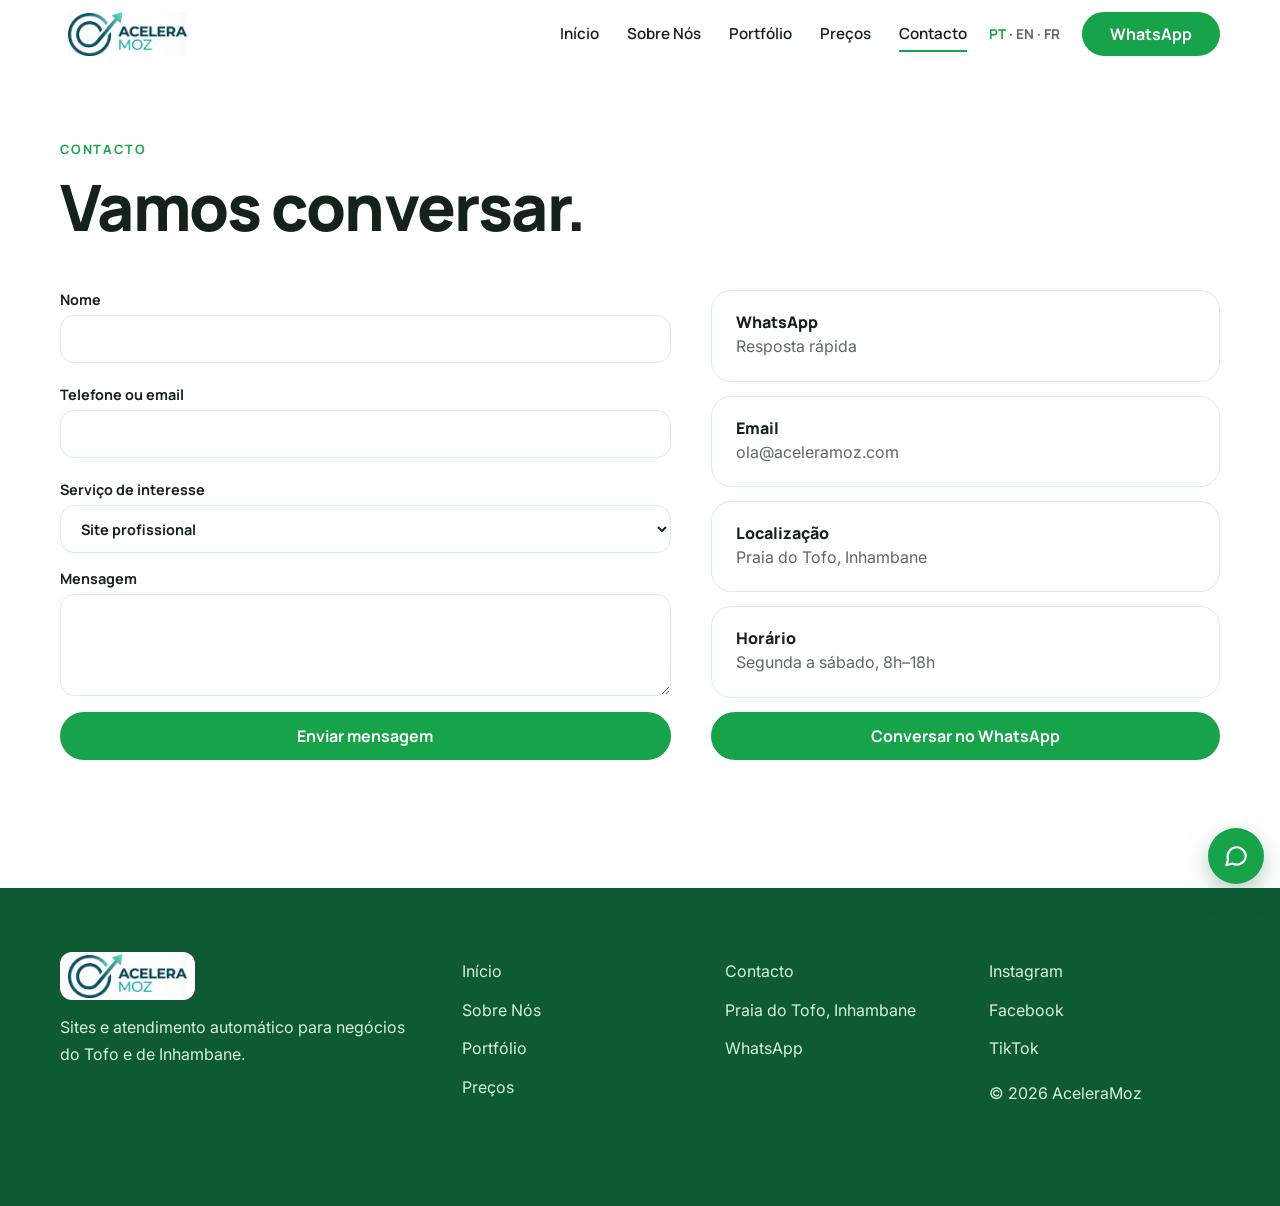
==== contacto.html @ 52afa76a "initial commit: aprojecto acelera moz" ====
<meta charset="utf-8">
<meta name="viewport" content="width=device-width, initial-scale=1, viewport-fit=cover">
<title>Contacto · AceleraMoz</title>
<meta name="description" content="Sites profissionais e atendimento automático no WhatsApp para negócios de Tofo, Barra, Miramar e Inhambane.">
<meta property="og:title" content="AceleraMoz"><meta property="og:description" content="Poupe tempo. Automatize o seu negócio.">
<link rel="icon" href="assets/icon.webp">
<link rel="stylesheet" href="https://fonts.googleapis.com/css2?family=Inter:wght@400;500&family=Manrope:wght@700;800&display=swap">
<script type="application/ld+json">{"@context":"https://schema.org","@type":"LocalBusiness","name":"AceleraMoz","address":{"@type":"PostalAddress","addressLocality":"Praia do Tofo","addressRegion":"Inhambane","addressCountry":"MZ"}}</script>
<link rel="stylesheet" href="assets/style.css"></head><body>
<header id="hd"><div class="w nav"><a class="logo" href="index.html" aria-label="AceleraMoz"><img src="assets/logo.png" alt="AceleraMoz"></a>
<div class="dh"><nav class="d" aria-label="Principal"><a href="index.html">Início</a><a href="sobre.html">Sobre Nós</a><a href="portfolio.html">Portfólio</a><a href="precos.html">Preços</a><a class="on" href="contacto.html">Contacto</a></nav>
<div class="lang"><b>PT</b>&nbsp;·&nbsp;EN&nbsp;·&nbsp;FR</div><a class="btn wl" href="#" target="_blank" rel="noopener">WhatsApp</a></div>
<button class="bm" id="bm" aria-label="Abrir menu" aria-expanded="false"><svg width="28" height="28" viewBox="0 0 24 24" fill="none" stroke="currentColor" stroke-width="2" stroke-linecap="round"><path d="M4 7h16M4 12h16M4 17h16"/></svg></button></div></header><div id="mp" aria-hidden="true"><button class="bm" id="bx" aria-label="Fechar menu" style="align-self:flex-end"><svg width="28" height="28" viewBox="0 0 24 24" fill="none" stroke="currentColor" stroke-width="2" stroke-linecap="round"><path d="M5 5l14 14M19 5L5 19"/></svg></button>
<a class="l" href="index.html">Início</a><a class="l" href="sobre.html">Sobre Nós</a><a class="l" href="portfolio.html">Portfólio</a><a class="l" href="precos.html">Preços</a><a class="l on" href="contacto.html">Contacto</a>
<p class="lang" style="display:block;margin:18px 0"><b>PT</b> · EN · FR</p><a class="btn wl" href="#" target="_blank" rel="noopener">WhatsApp</a></div>
<main><section id="contacto" style="padding-top:140px"><div class="w"><span class="eyebrow">Contacto</span><h1 class="rv" style="font-size:clamp(2.2rem,6vw,4rem)">Vamos conversar.</h1>
<div class="ct"><div><form id="f" novalidate><label>Nome<input name="n" autocomplete="name"><span class="er"></span></label><label>Telefone ou email<input name="c" autocomplete="tel"><span class="er"></span></label>
<label>Serviço de interesse<select name="s"><option>Site profissional</option><option>Automação WhatsApp com IA</option><option>Agente de prospecção</option><option>Outro</option></select></label><label>Mensagem<textarea name="m" rows="4"></textarea></label><button class="btn" type="submit">Enviar mensagem</button><div class="ok" id="ok" role="status">Obrigado! Recebemos a sua mensagem e respondemos em breve.</div></form></div>
<div class="cd"><div><b>WhatsApp</b><span>Resposta rápida</span></div><div><b>Email</b><span>ola@aceleramoz.com</span></div><div><b>Localização</b><span>Praia do Tofo, Inhambane</span></div><div><b>Horário</b><span>Segunda a sábado, 8h–18h</span></div><a class="btn wl" href="#" target="_blank" rel="noopener">Conversar no WhatsApp</a></div></div></div></section></main><footer><div class="w"><div><a class="logo" href="index.html"><img src="assets/logo.png" alt="AceleraMoz"></a><p style="margin-top:14px;max-width:36ch">Sites e atendimento automático para negócios do Tofo e de Inhambane.</p></div>
<div><a href="index.html">Início</a><a href="sobre.html">Sobre Nós</a><a href="portfolio.html">Portfólio</a><a href="precos.html">Preços</a></div><div><a class="on" href="contacto.html">Contacto</a><a class="on" href="contacto.html">Praia do Tofo, Inhambane</a><a class="wl" href="#">WhatsApp</a></div><div><a href="#">Instagram</a><a href="#">Facebook</a><a href="#">TikTok</a><p style="margin-top:12px">© 2026 AceleraMoz</p></div></div></footer>
<a class="wa wl" href="#" target="_blank" rel="noopener" aria-label="WhatsApp"><svg width="26" height="26" viewBox="0 0 24 24" fill="none" stroke="currentColor" stroke-width="2" stroke-linecap="round" stroke-linejoin="round"><path d="M21 11.5a8.4 8.4 0 0 1-12.4 7.4L3 20.5l1.7-5.4A8.4 8.4 0 1 1 21 11.5z"/></svg></a>
<script src="assets/app.js"></script></body></html>
---- assets/style.css ----
:root{--bg:#fff;--bg2:#F6FAF7;--bg3:#EAF4EE;--g:#17A34A;--gd:#0E5A33;--mint:#D7F0E0;--tx:#14231A;--tx2:#5B6B61;--card:#fff;--line:#D7F0E0;--sh:0 20px 50px -24px rgba(14,90,51,.25);color-scheme:light}
@media (prefers-color-scheme:dark){:root:not([data-theme="light"]){--bg:#0C1710;--bg2:#101E15;--bg3:#14271B;--tx:#EAF4EE;--tx2:#A5B8AB;--card:#14231A;--line:#1F3A2A;--mint:#1F3A2A;color-scheme:dark}}
:root[data-theme="dark"]{--bg:#0C1710;--bg2:#101E15;--bg3:#14271B;--tx:#EAF4EE;--tx2:#A5B8AB;--card:#14231A;--line:#1F3A2A;--mint:#1F3A2A;color-scheme:dark}
*{box-sizing:border-box;margin:0}html{scroll-behavior:smooth;height:100%;scroll-padding-top:calc(76px + env(safe-area-inset-top,0px))}
body{font:400 1rem/1.65 Inter,system-ui,sans-serif;color:var(--tx);background:var(--bg);overflow-x:hidden;min-height:100%}
:root{padding-top:env(safe-area-inset-top,0px);padding-bottom:env(safe-area-inset-bottom,0px)}
h1,h2,h3{font-family:Manrope,Inter,sans-serif;font-weight:800;letter-spacing:-.025em;line-height:1.1}
h2{font-size:clamp(1.9rem,4.5vw,3.2rem)}h3{font-size:1.25rem}
img{max-width:100%;display:block}a{color:inherit}
.w{max-width:1200px;margin:auto;padding:0 20px}
section{padding:72px 0}@media(min-width:900px){section{padding:128px 0}}
.alt{background:var(--bg2)}.eyebrow{display:inline-block;font:700 .8rem Manrope;letter-spacing:.14em;text-transform:uppercase;color:var(--g);margin-bottom:14px}
.lead{color:var(--tx2);max-width:56ch;margin-top:16px;font-size:1.06rem}
.btn{display:inline-flex;align-items:center;justify-content:center;min-height:48px;padding:0 26px;border-radius:999px;font:700 1rem Manrope;text-decoration:none;border:2px solid var(--g);background:var(--g);color:#fff;cursor:pointer;transition:all .25s}
.btn:hover{background:var(--gd);border-color:var(--gd);transform:translateY(-2px);box-shadow:var(--sh)}
.btn.o{background:#fff;color:var(--gd)}.btn.o:hover{background:var(--mint);color:var(--gd)}
:focus-visible{outline:3px solid var(--g);outline-offset:3px}
header{position:fixed;inset:env(safe-area-inset-top,0px) 0 auto;z-index:50;background:color-mix(in srgb,var(--bg) 82%,transparent);backdrop-filter:blur(14px);transition:box-shadow .25s}
header.s{box-shadow:0 8px 30px -18px rgba(14,90,51,.4)}
body::before{content:"";position:fixed;inset:0 0 auto;height:env(safe-area-inset-top,0px);z-index:49;background:color-mix(in srgb,var(--bg) 82%,transparent);backdrop-filter:blur(14px)}
.nav{display:flex;align-items:center;justify-content:space-between;height:68px}
.logo{background:#fff;border-radius:12px;padding:2px 8px}.logo img{height:44px;width:auto}
nav.d{display:none;gap:28px}nav.d a{text-decoration:none;font:600 .95rem Manrope;padding:6px 0;border-bottom:2px solid transparent}
nav.d a:hover,nav.d a.on{border-color:var(--g)}
.lang{font:700 .85rem Manrope;color:var(--tx2);display:none}.lang b{color:var(--g)}
.bm{width:48px;height:48px;border:0;background:none;color:var(--tx);cursor:pointer}
@media(min-width:960px){nav.d,.lang{display:flex}.bm{display:none}}
.dh .btn{display:none}@media(min-width:960px){.dh .btn{display:inline-flex;min-height:44px}}
.dh{display:flex;align-items:center;gap:22px}
#mp{position:fixed;inset:0;z-index:60;background:var(--bg);padding:calc(20px + env(safe-area-inset-top,0px)) 20px 24px;display:flex;flex-direction:column;transform:translateY(-100%);transition:transform .35s;visibility:hidden}
#mp.o{transform:none;visibility:visible}#mp a.l{font:800 1.8rem Manrope;text-decoration:none;min-height:56px;display:flex;align-items:center;border-bottom:1px solid var(--line)}
#mp .btn{margin-top:auto;width:100%}
/* hero */
.hero{position:relative;height:100svh;min-height:560px;overflow:hidden;background:var(--bg2)}
.sl{position:absolute;inset:0;opacity:0;transition:opacity 1.2s ease;visibility:hidden}.sl.a{opacity:1;visibility:visible;z-index:1}
.sl img{position:absolute;inset:0;width:100%;height:100%;object-fit:cover;object-position:var(--pm);transform:scale(1)}
.sl.a img{animation:kb 11.5s ease-out forwards}@keyframes kb{to{transform:scale(1.08)}}
.sl::after{content:"";position:absolute;inset:0;background:linear-gradient(0deg,rgba(255,255,255,.97) 0,rgba(255,255,255,.9) 48%,rgba(246,250,247,.2) 100%)}
.sc{position:absolute;z-index:2;left:0;right:0;bottom:0;padding:0 20px 96px;max-width:1200px;margin:auto;color:#14231A}
.sc h1{font-size:clamp(2rem,7.5vw,4.4rem);max-width:15ch;margin:10px 0 14px}.sc p{color:#33463A;font-size:1.1rem;max-width:40ch}
.tag{display:inline-block;background:var(--mint);color:#0E5A33;font:700 .78rem Manrope;letter-spacing:.12em;text-transform:uppercase;padding:6px 14px;border-radius:999px}
.bt{display:flex;flex-direction:column;gap:12px;margin-top:26px}
@media(min-width:640px){.bt{flex-direction:row}}
@media(min-width:700px){.sl img{object-position:var(--pd)}.sl::after{background:linear-gradient(90deg,rgba(255,255,255,.96) 0,rgba(255,255,255,.82) 42%,rgba(255,255,255,0) 78%)}.sc{top:0;display:flex;flex-direction:column;justify-content:center;padding:80px 20px 40px}}
.ar{position:absolute;z-index:3;top:50%;width:48px;height:48px;border-radius:50%;border:0;background:rgba(255,255,255,.9);color:#0E5A33;cursor:pointer;display:none;box-shadow:var(--sh)}
@media(min-width:960px){.ar{display:block}}.ar.p{left:20px}.ar.n{right:20px}
.dots{position:absolute;z-index:3;left:20px;right:20px;bottom:36px;max-width:1200px;margin:auto;display:flex;gap:8px}
.dots button{flex:1;max-width:84px;height:28px;border:0;background:none;cursor:pointer;position:relative}
.dots button::before,.dots i{content:"";position:absolute;left:0;right:0;top:12px;height:4px;border-radius:4px;background:rgba(14,90,51,.2)}
.dots i{background:var(--g);right:100%;transition:none}.dots .a i{right:0;transition:right 10s linear}
.loc{background:var(--gd);color:#D7F0E0;text-align:center;font:700 .9rem Manrope;letter-spacing:.14em;text-transform:uppercase;padding:14px 20px}
/* sections */
.ind{display:grid;grid-template-columns:1fr 1fr;gap:0}.ind div{padding:26px 8px;border-left:1px solid var(--line);font:800 1.05rem Manrope}.ind span{display:block;font:400 .9rem Inter;color:var(--tx2)}
@media(min-width:800px){.ind{grid-template-columns:repeat(4,1fr)}.ind div{padding:34px 24px;font-size:1.3rem}}
.prob{display:grid;gap:36px;margin-top:48px}.prob article{border-top:2px solid var(--mint);padding-top:20px}.prob b{font:800 3rem Manrope;color:var(--mint)}
@media(min-width:900px){.prob{grid-template-columns:1.2fr 1fr 1.2fr;gap:56px}.prob article:nth-child(2){margin-top:56px}}
.sol{display:grid;gap:20px;margin-top:48px}.sol article{background:var(--card);border-radius:24px;padding:32px;box-shadow:var(--sh);transition:transform .25s}.sol article:hover{transform:translateY(-4px)}
.sol article:first-child{background:var(--gd);color:#fff}.sol article:first-child p{color:#D7F0E0}.sol p{color:var(--tx2);margin-top:10px}
.ic{width:48px;height:48px;border-radius:16px;background:var(--mint);display:grid;place-items:center;margin-bottom:22px;color:var(--gd)}
@media(min-width:900px){.sol{grid-template-columns:1.4fr 1fr;grid-template-rows:auto auto}.sol article:first-child{grid-row:span 2;padding:48px}.sol article:last-child{margin-left:40px}}
.steps{display:grid;gap:0;margin-top:48px;position:relative}.steps div{padding:0 0 36px 76px;position:relative}
.steps b{position:absolute;left:0;top:-8px;font:800 3.4rem Manrope;color:var(--mint);line-height:1}.steps p{color:var(--tx2)}
.steps::before{content:"";position:absolute;left:24px;top:0;bottom:0;width:2px;background:linear-gradient(var(--g),var(--g)) no-repeat;background-size:100% var(--p,0%);background-color:var(--mint)}
@media(min-width:900px){.steps{grid-template-columns:repeat(4,1fr);gap:28px}.steps div{padding:60px 0 0}.steps b{top:0;font-size:4.2rem}.steps::before{left:0;right:0;top:44px;bottom:auto;height:2px;width:auto;background-size:var(--p,0%) 100%}}
.pf{display:grid;gap:24px;margin-top:48px}@media(min-width:700px){.pf{grid-template-columns:1fr 1fr}}@media(min-width:1000px){.pf{grid-template-columns:repeat(3,1fr)}}
.pc{background:var(--card);border-radius:24px;overflow:hidden;box-shadow:var(--sh);transition:transform .25s}.pc:hover{transform:translateY(-4px)}
.mk{aspect-ratio:4/3;background:linear-gradient(135deg,var(--bg3),var(--mint));display:grid;place-items:center;position:relative}
.br{width:78%;border-radius:10px;background:#fff;box-shadow:0 14px 34px -14px rgba(14,90,51,.45);overflow:hidden}.br i{display:block;height:14px;background:var(--bg3)}
.br u{display:block;height:78px;margin:10px;border-radius:8px;background:var(--g);opacity:.85}.br s{display:block;height:6px;margin:6px 10px;border-radius:4px;background:var(--mint)}
.ph{position:absolute;right:9%;bottom:-8%;width:24%;aspect-ratio:9/17;border-radius:14px;background:#14231A;border:3px solid #14231A;overflow:hidden}.ph::after{content:"";position:absolute;inset:0;background:linear-gradient(var(--g) 0 30%,#fff 30%)}
.pb{padding:22px 24px 26px}.pb small{color:var(--g);font:700 .78rem Manrope;letter-spacing:.1em;text-transform:uppercase}.pb p{color:var(--tx2);margin:6px 0 14px}
.pb a{font:700 .95rem Manrope;color:var(--gd);text-decoration:none;border-bottom:2px solid var(--g);min-height:44px;display:inline-block;padding-top:8px}
.pr{display:grid;gap:20px;margin-top:48px}@media(min-width:900px){.pr{grid-template-columns:repeat(3,1fr);align-items:center}}
.pk{background:var(--card);border:1px solid var(--line);border-radius:24px;padding:32px;display:flex;flex-direction:column;gap:14px}
.pk.rec{background:var(--gd);color:#fff;box-shadow:var(--sh);border:0}@media(min-width:900px){.pk.rec{padding:48px 32px}}
.pk .pp{font:800 1.5rem Manrope}.pk ul{list-style:none;padding:0;display:grid;gap:10px;flex:1}.pk li{padding-left:28px;position:relative}
.pk li::before{content:"";position:absolute;left:0;top:.4em;width:14px;height:8px;border:solid var(--g);border-width:0 0 3px 3px;transform:rotate(-45deg)}.rec li::before{border-color:#7BE0A1}
.pk .btn{width:100%}.rec .btn{background:#fff;color:var(--gd);border-color:#fff}.rb{align-self:flex-start;background:var(--g);font:700 .75rem Manrope;letter-spacing:.1em;text-transform:uppercase;padding:5px 12px;border-radius:999px}
.cta{background:var(--gd);color:#fff;text-align:center}.cta p{color:#D7F0E0;margin:16px auto 30px;max-width:48ch}.cta .btn{background:#fff;color:var(--gd);border-color:#fff}
.ct{display:grid;gap:40px;margin-top:48px}@media(min-width:900px){.ct{grid-template-columns:1.2fr 1fr}}
form{display:grid;gap:16px}label{font:700 .9rem Manrope;display:grid;gap:6px}
input,select,textarea{font:inherit;min-height:48px;padding:12px 16px;border-radius:14px;border:1.5px solid var(--line);background:var(--card);color:var(--tx);width:100%}
input:focus,select:focus,textarea:focus{outline:3px solid var(--mint);border-color:var(--g)}.er{color:#B42318;font-size:.88rem;font-weight:500;min-height:0}
.ok{background:var(--mint);color:#0E5A33;padding:20px;border-radius:16px;font-weight:600;display:none}
.cd{display:grid;gap:14px}.cd div{background:var(--card);border:1px solid var(--line);border-radius:20px;padding:20px 24px}.cd b{font:800 1rem Manrope;display:block}.cd span{color:var(--tx2)}
footer{background:var(--gd);color:#D7F0E0;padding:64px 0 100px}footer .w{display:grid;gap:32px}footer a{display:block;text-decoration:none;padding:6px 0}footer .logo{display:inline-block}
@media(min-width:800px){footer .w{grid-template-columns:1.6fr 1fr 1fr 1fr}}
.wa{position:fixed;z-index:40;right:16px;bottom:calc(16px + env(safe-area-inset-bottom,0px));width:56px;height:56px;border-radius:50%;background:var(--g);color:#fff;display:grid;place-items:center;box-shadow:0 10px 30px -8px rgba(14,90,51,.6);transition:transform .25s}.wa:hover{transform:scale(1.08)}
.rv{opacity:0;transform:translateY(16px);transition:opacity .6s,transform .6s}.rv.in{opacity:1;transform:none}
@media(prefers-reduced-motion:reduce){*{animation:none!important;transition:none!important}.rv{opacity:1;transform:none}html{scroll-behavior:auto}}

.pgh{padding:140px 0 56px;background:var(--bg2)}@media(min-width:900px){.pgh{padding:176px 0 88px}}.pgh h1{font-size:clamp(2.2rem,6vw,4rem);max-width:18ch}
#mp a.l.on{border-bottom-color:var(--g)}
.flt{display:flex;flex-wrap:wrap;gap:10px;margin-top:32px}.flt button{min-height:44px;padding:0 20px;border-radius:999px;border:1.5px solid var(--line);background:var(--card);color:var(--tx);font:700 .9rem Manrope;cursor:pointer;transition:all .25s}.flt button.a{background:var(--g);color:#fff;border-color:var(--g)}
.bk{display:grid;gap:24px;padding:40px 0;border-top:1px solid var(--line);align-items:center}.bi{aspect-ratio:4/3;border-radius:24px;overflow:hidden;box-shadow:var(--sh)}.bi img{width:100%;height:100%;object-fit:cover}
@media(min-width:900px){.bk{grid-template-columns:1fr 1fr;gap:72px}.bk:nth-child(even) .bi{order:2}}
.ck{list-style:none;padding:0;display:grid;gap:8px;margin-top:16px}.ck li{padding-left:28px;position:relative}.ck li::before{content:"";position:absolute;left:0;top:.4em;width:14px;height:8px;border:solid var(--g);border-width:0 0 3px 3px;transform:rotate(-45deg)}
.two{display:grid;gap:32px;margin-top:40px}@media(min-width:900px){.two{grid-template-columns:repeat(3,1fr);gap:48px}}.two div{border-top:2px solid var(--mint);padding-top:18px}.two p{color:var(--tx2);margin-top:8px}
details{border-bottom:1px solid var(--line);padding:6px 0}summary{font:700 1.05rem Manrope;cursor:pointer;min-height:48px;display:flex;align-items:center}details p{color:var(--tx2);padding-bottom:16px;max-width:64ch}
.tb{overflow-x:auto;margin-top:40px}table{width:100%;border-collapse:collapse;min-width:520px}th,td{padding:14px 12px;border-bottom:1px solid var(--line);text-align:left}th{font:800 1rem Manrope}td+td,th+th{text-align:center}
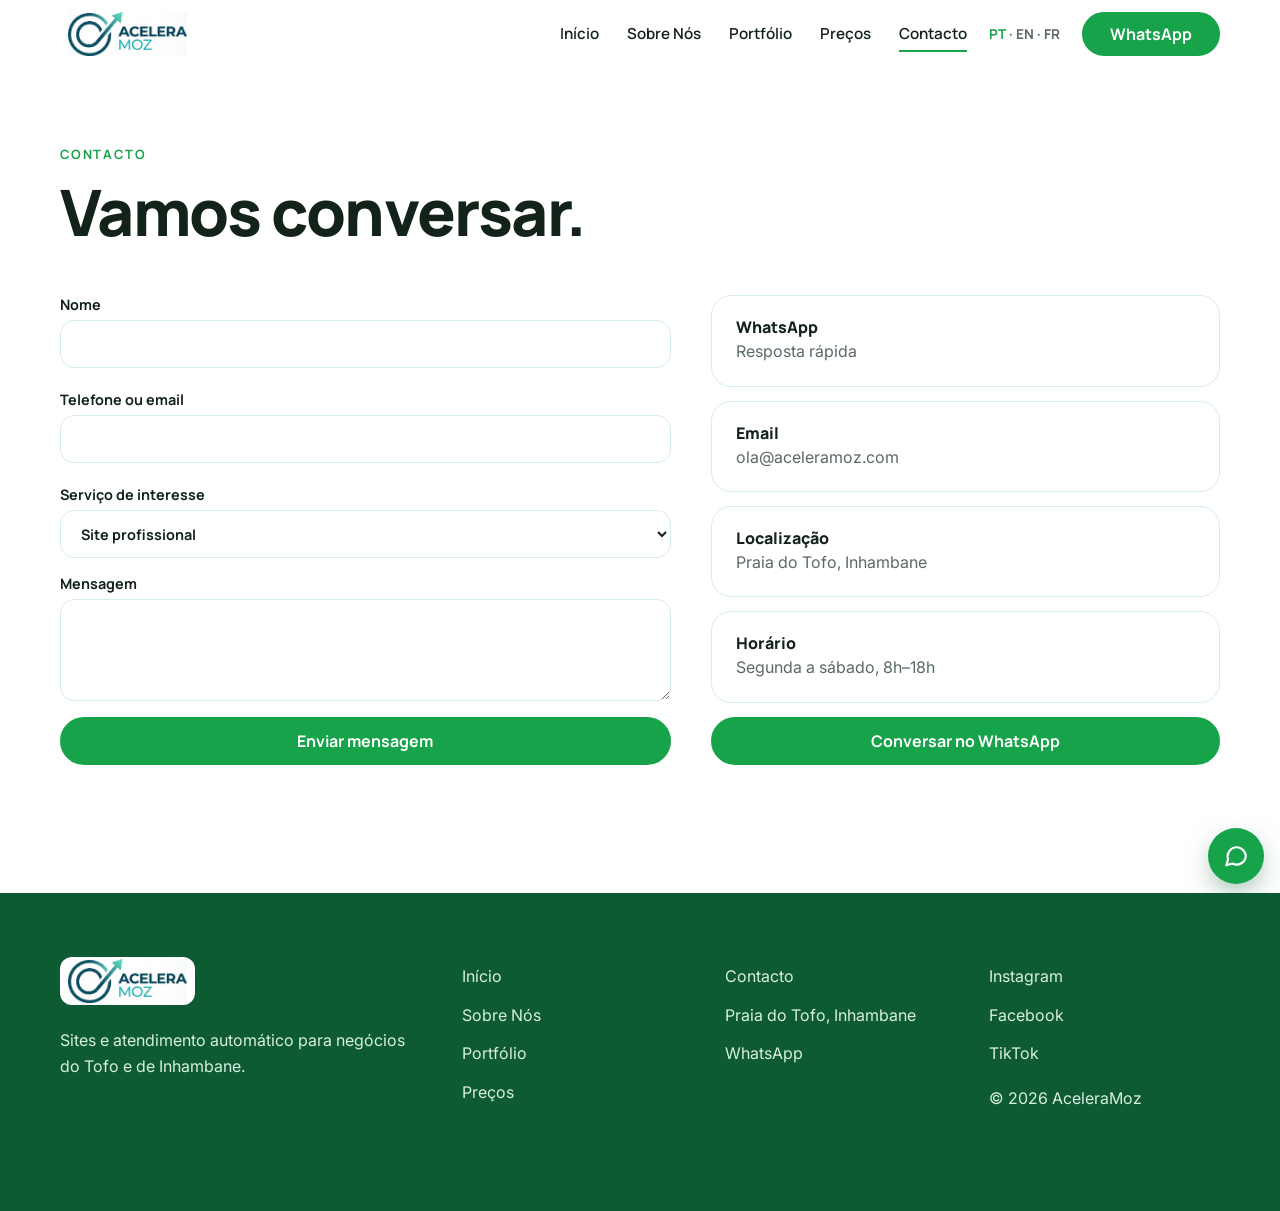
==== commit cdd384e3: "Atualização do codigo" ====
--- a/contacto.html
+++ b/contacto.html
@@ -1,22 +1,212 @@
-<meta charset="utf-8">
-<meta name="viewport" content="width=device-width, initial-scale=1, viewport-fit=cover">
-<title>Contacto · AceleraMoz</title>
-<meta name="description" content="Sites profissionais e atendimento automático no WhatsApp para negócios de Tofo, Barra, Miramar e Inhambane.">
-<meta property="og:title" content="AceleraMoz"><meta property="og:description" content="Poupe tempo. Automatize o seu negócio.">
-<link rel="icon" href="assets/icon.webp">
-<link rel="stylesheet" href="https://fonts.googleapis.com/css2?family=Inter:wght@400;500&family=Manrope:wght@700;800&display=swap">
-<script type="application/ld+json">{"@context":"https://schema.org","@type":"LocalBusiness","name":"AceleraMoz","address":{"@type":"PostalAddress","addressLocality":"Praia do Tofo","addressRegion":"Inhambane","addressCountry":"MZ"}}</script>
-<link rel="stylesheet" href="assets/style.css"></head><body>
-<header id="hd"><div class="w nav"><a class="logo" href="index.html" aria-label="AceleraMoz"><img src="assets/logo.png" alt="AceleraMoz"></a>
-<div class="dh"><nav class="d" aria-label="Principal"><a href="index.html">Início</a><a href="sobre.html">Sobre Nós</a><a href="portfolio.html">Portfólio</a><a href="precos.html">Preços</a><a class="on" href="contacto.html">Contacto</a></nav>
-<div class="lang"><b>PT</b>&nbsp;·&nbsp;EN&nbsp;·&nbsp;FR</div><a class="btn wl" href="#" target="_blank" rel="noopener">WhatsApp</a></div>
-<button class="bm" id="bm" aria-label="Abrir menu" aria-expanded="false"><svg width="28" height="28" viewBox="0 0 24 24" fill="none" stroke="currentColor" stroke-width="2" stroke-linecap="round"><path d="M4 7h16M4 12h16M4 17h16"/></svg></button></div></header><div id="mp" aria-hidden="true"><button class="bm" id="bx" aria-label="Fechar menu" style="align-self:flex-end"><svg width="28" height="28" viewBox="0 0 24 24" fill="none" stroke="currentColor" stroke-width="2" stroke-linecap="round"><path d="M5 5l14 14M19 5L5 19"/></svg></button>
-<a class="l" href="index.html">Início</a><a class="l" href="sobre.html">Sobre Nós</a><a class="l" href="portfolio.html">Portfólio</a><a class="l" href="precos.html">Preços</a><a class="l on" href="contacto.html">Contacto</a>
-<p class="lang" style="display:block;margin:18px 0"><b>PT</b> · EN · FR</p><a class="btn wl" href="#" target="_blank" rel="noopener">WhatsApp</a></div>
-<main><section id="contacto" style="padding-top:140px"><div class="w"><span class="eyebrow">Contacto</span><h1 class="rv" style="font-size:clamp(2.2rem,6vw,4rem)">Vamos conversar.</h1>
-<div class="ct"><div><form id="f" novalidate><label>Nome<input name="n" autocomplete="name"><span class="er"></span></label><label>Telefone ou email<input name="c" autocomplete="tel"><span class="er"></span></label>
-<label>Serviço de interesse<select name="s"><option>Site profissional</option><option>Automação WhatsApp com IA</option><option>Agente de prospecção</option><option>Outro</option></select></label><label>Mensagem<textarea name="m" rows="4"></textarea></label><button class="btn" type="submit">Enviar mensagem</button><div class="ok" id="ok" role="status">Obrigado! Recebemos a sua mensagem e respondemos em breve.</div></form></div>
-<div class="cd"><div><b>WhatsApp</b><span>Resposta rápida</span></div><div><b>Email</b><span>ola@aceleramoz.com</span></div><div><b>Localização</b><span>Praia do Tofo, Inhambane</span></div><div><b>Horário</b><span>Segunda a sábado, 8h–18h</span></div><a class="btn wl" href="#" target="_blank" rel="noopener">Conversar no WhatsApp</a></div></div></div></section></main><footer><div class="w"><div><a class="logo" href="index.html"><img src="assets/logo.png" alt="AceleraMoz"></a><p style="margin-top:14px;max-width:36ch">Sites e atendimento automático para negócios do Tofo e de Inhambane.</p></div>
-<div><a href="index.html">Início</a><a href="sobre.html">Sobre Nós</a><a href="portfolio.html">Portfólio</a><a href="precos.html">Preços</a></div><div><a class="on" href="contacto.html">Contacto</a><a class="on" href="contacto.html">Praia do Tofo, Inhambane</a><a class="wl" href="#">WhatsApp</a></div><div><a href="#">Instagram</a><a href="#">Facebook</a><a href="#">TikTok</a><p style="margin-top:12px">© 2026 AceleraMoz</p></div></div></footer>
-<a class="wa wl" href="#" target="_blank" rel="noopener" aria-label="WhatsApp"><svg width="26" height="26" viewBox="0 0 24 24" fill="none" stroke="currentColor" stroke-width="2" stroke-linecap="round" stroke-linejoin="round"><path d="M21 11.5a8.4 8.4 0 0 1-12.4 7.4L3 20.5l1.7-5.4A8.4 8.4 0 1 1 21 11.5z"/></svg></a>
-<script src="assets/app.js"></script></body></html>+<!DOCTYPE html>
+<html lang="pt-MZ">
+
+<head>
+  <meta charset="utf-8">
+  <meta name="viewport" content="width=device-width, initial-scale=1, viewport-fit=cover">
+
+  <title>Contacto · AceleraMoz</title>
+  <meta name="description" content="Sites profissionais e atendimento automático no WhatsApp para negócios de Tofo, Barra, Miramar e Inhambane.">
+
+  <!-- Partilha em redes sociais -->
+  <meta property="og:title" content="AceleraMoz">
+  <meta property="og:description" content="Poupe tempo. Automatize o seu negócio.">
+
+  <link rel="icon" href="assets/icon.webp">
+
+  <!-- Tipos de letra -->
+  <link rel="stylesheet" href="https://fonts.googleapis.com/css2?family=Inter:wght@400;500&family=Manrope:wght@700;800&display=swap">
+
+  <!-- Estilos do site -->
+  <link rel="stylesheet" href="assets/style.css">
+
+  <!-- Dados para o Google (negócio local) -->
+  <script type="application/ld+json">
+  {
+    "@context": "https://schema.org",
+    "@type": "LocalBusiness",
+    "name": "AceleraMoz",
+    "address": {
+      "@type": "PostalAddress",
+      "addressLocality": "Praia do Tofo",
+      "addressRegion": "Inhambane",
+      "addressCountry": "MZ"
+    }
+  }
+  </script>
+</head>
+
+<body>
+
+  <!-- =================================================================
+       CABEÇALHO (igual em todas as páginas; a página activa leva class="on")
+       ================================================================= -->
+  <header id="hd">
+    <div class="w nav">
+
+      <a class="logo" href="index.html" aria-label="AceleraMoz">
+        <img src="assets/logo.png" alt="AceleraMoz">
+      </a>
+
+      <div class="dh">
+        <nav class="d" aria-label="Principal">
+          <a href="index.html">Início</a>
+          <a href="sobre.html">Sobre Nós</a>
+          <a href="portfolio.html">Portfólio</a>
+          <a href="precos.html">Preços</a>
+          <a class="on" href="contacto.html">Contacto</a>
+        </nav>
+
+        <div class="lang"><b>PT</b>&nbsp;·&nbsp;EN&nbsp;·&nbsp;FR</div>
+
+        <!-- Todos os botões com class "wl" recebem a ligação de WhatsApp pelo app.js -->
+        <a class="btn wl" href="#" target="_blank" rel="noopener">WhatsApp</a>
+      </div>
+
+      <!-- Botão hambúrguer (só no mobile) -->
+      <button class="bm" id="bm" aria-label="Abrir menu" aria-expanded="false">
+        <svg width="28" height="28" viewBox="0 0 24 24" fill="none" stroke="currentColor" stroke-width="2" stroke-linecap="round">
+          <path d="M4 7h16M4 12h16M4 17h16"/>
+        </svg>
+      </button>
+
+    </div>
+  </header>
+
+
+  <!-- =================================================================
+       MENU MOBILE (ecrã inteiro)
+       ================================================================= -->
+  <div id="mp" aria-hidden="true">
+
+    <button class="bm" id="bx" aria-label="Fechar menu" style="align-self:flex-end">
+      <svg width="28" height="28" viewBox="0 0 24 24" fill="none" stroke="currentColor" stroke-width="2" stroke-linecap="round">
+        <path d="M5 5l14 14M19 5L5 19"/>
+      </svg>
+    </button>
+
+    <a class="l" href="index.html">Início</a>
+    <a class="l" href="sobre.html">Sobre Nós</a>
+    <a class="l" href="portfolio.html">Portfólio</a>
+    <a class="l" href="precos.html">Preços</a>
+    <a class="l on" href="contacto.html">Contacto</a>
+
+    <p class="lang" style="display:block;margin:18px 0"><b>PT</b> · EN · FR</p>
+
+    <a class="btn wl" href="#" target="_blank" rel="noopener">WhatsApp</a>
+  </div>
+
+
+  <!-- =================================================================
+       CONTEÚDO DA PÁGINA
+       ================================================================= -->
+  <main>
+    <section id="contacto" style="padding-top:140px">
+      <div class="w">
+
+        <span class="eyebrow">Contacto</span>
+        <h1 class="rv" style="font-size:clamp(2.2rem,6vw,4rem)">Vamos conversar.</h1>
+
+        <div class="ct">
+
+          <!-- Coluna esquerda: formulário (validado no app.js) -->
+          <div>
+            <form id="f" novalidate>
+
+              <label>Nome
+                <input name="n" autocomplete="name">
+                <span class="er"></span>
+              </label>
+
+              <label>Telefone ou email
+                <input name="c" autocomplete="tel">
+                <span class="er"></span>
+              </label>
+
+              <label>Serviço de interesse
+                <select name="s">
+                  <option>Site profissional</option>
+                  <option>Automação WhatsApp com IA</option>
+                  <option>Agente de prospecção</option>
+                  <option>Outro</option>
+                </select>
+              </label>
+
+              <label>Mensagem
+                <textarea name="m" rows="4"></textarea>
+              </label>
+
+              <button class="btn" type="submit">Enviar mensagem</button>
+
+              <!-- Aparece depois de enviar -->
+              <div class="ok" id="ok" role="status">
+                Obrigado! Recebemos a sua mensagem e respondemos em breve.
+              </div>
+
+            </form>
+          </div>
+
+          <!-- Coluna direita: cartões de contacto (edite aqui email, morada e horário) -->
+          <div class="cd">
+            <div><b>WhatsApp</b><span>Resposta rápida</span></div>
+            <div><b>Email</b><span>ola@aceleramoz.com</span></div>
+            <div><b>Localização</b><span>Praia do Tofo, Inhambane</span></div>
+            <div><b>Horário</b><span>Segunda a sábado, 8h–18h</span></div>
+
+            <a class="btn wl" href="#" target="_blank" rel="noopener">Conversar no WhatsApp</a>
+          </div>
+
+        </div>
+      </div>
+    </section>
+  </main>
+
+
+  <!-- =================================================================
+       RODAPÉ
+       ================================================================= -->
+  <footer>
+    <div class="w">
+
+      <div>
+        <a class="logo" href="index.html"><img src="assets/logo.png" alt="AceleraMoz"></a>
+        <p style="margin-top:14px;max-width:36ch">
+          Sites e atendimento automático para negócios do Tofo e de Inhambane.
+        </p>
+      </div>
+
+      <div>
+        <a href="index.html">Início</a>
+        <a href="sobre.html">Sobre Nós</a>
+        <a href="portfolio.html">Portfólio</a>
+        <a href="precos.html">Preços</a>
+      </div>
+
+      <div>
+        <a href="contacto.html">Contacto</a>
+        <a href="contacto.html">Praia do Tofo, Inhambane</a>
+        <a class="wl" href="#">WhatsApp</a>
+      </div>
+
+      <div>
+        <!-- Troque o "#" pelas ligações das suas redes -->
+        <a href="#">Instagram</a>
+        <a href="#">Facebook</a>
+        <a href="#">TikTok</a>
+        <p style="margin-top:12px">© 2026 AceleraMoz</p>
+      </div>
+
+    </div>
+  </footer>
+
+
+  <!-- Botão flutuante de WhatsApp (em todas as páginas) -->
+  <a class="wa wl" href="#" target="_blank" rel="noopener" aria-label="WhatsApp">
+    <svg width="26" height="26" viewBox="0 0 24 24" fill="none" stroke="currentColor" stroke-width="2" stroke-linecap="round" stroke-linejoin="round">
+      <path d="M21 11.5a8.4 8.4 0 0 1-12.4 7.4L3 20.5l1.7-5.4A8.4 8.4 0 1 1 21 11.5z"/>
+    </svg>
+  </a>
+
+  <script src="assets/app.js"></script>
+</body>
+</html>
--- a/assets/style.css
+++ b/assets/style.css
@@ -1,101 +1,381 @@
-
-:root{--bg:#fff;--bg2:#F6FAF7;--bg3:#EAF4EE;--g:#17A34A;--gd:#0E5A33;--mint:#D7F0E0;--tx:#14231A;--tx2:#5B6B61;--card:#fff;--line:#D7F0E0;--sh:0 20px 50px -24px rgba(14,90,51,.25);color-scheme:light}
-@media (prefers-color-scheme:dark){:root:not([data-theme="light"]){--bg:#0C1710;--bg2:#101E15;--bg3:#14271B;--tx:#EAF4EE;--tx2:#A5B8AB;--card:#14231A;--line:#1F3A2A;--mint:#1F3A2A;color-scheme:dark}}
-:root[data-theme="dark"]{--bg:#0C1710;--bg2:#101E15;--bg3:#14271B;--tx:#EAF4EE;--tx2:#A5B8AB;--card:#14231A;--line:#1F3A2A;--mint:#1F3A2A;color-scheme:dark}
-*{box-sizing:border-box;margin:0}html{scroll-behavior:smooth;height:100%;scroll-padding-top:calc(76px + env(safe-area-inset-top,0px))}
-body{font:400 1rem/1.65 Inter,system-ui,sans-serif;color:var(--tx);background:var(--bg);overflow-x:hidden;min-height:100%}
-:root{padding-top:env(safe-area-inset-top,0px);padding-bottom:env(safe-area-inset-bottom,0px)}
-h1,h2,h3{font-family:Manrope,Inter,sans-serif;font-weight:800;letter-spacing:-.025em;line-height:1.1}
-h2{font-size:clamp(1.9rem,4.5vw,3.2rem)}h3{font-size:1.25rem}
-img{max-width:100%;display:block}a{color:inherit}
-.w{max-width:1200px;margin:auto;padding:0 20px}
-section{padding:72px 0}@media(min-width:900px){section{padding:128px 0}}
-.alt{background:var(--bg2)}.eyebrow{display:inline-block;font:700 .8rem Manrope;letter-spacing:.14em;text-transform:uppercase;color:var(--g);margin-bottom:14px}
-.lead{color:var(--tx2);max-width:56ch;margin-top:16px;font-size:1.06rem}
-.btn{display:inline-flex;align-items:center;justify-content:center;min-height:48px;padding:0 26px;border-radius:999px;font:700 1rem Manrope;text-decoration:none;border:2px solid var(--g);background:var(--g);color:#fff;cursor:pointer;transition:all .25s}
-.btn:hover{background:var(--gd);border-color:var(--gd);transform:translateY(-2px);box-shadow:var(--sh)}
-.btn.o{background:#fff;color:var(--gd)}.btn.o:hover{background:var(--mint);color:var(--gd)}
-:focus-visible{outline:3px solid var(--g);outline-offset:3px}
-header{position:fixed;inset:env(safe-area-inset-top,0px) 0 auto;z-index:50;background:color-mix(in srgb,var(--bg) 82%,transparent);backdrop-filter:blur(14px);transition:box-shadow .25s}
-header.s{box-shadow:0 8px 30px -18px rgba(14,90,51,.4)}
-body::before{content:"";position:fixed;inset:0 0 auto;height:env(safe-area-inset-top,0px);z-index:49;background:color-mix(in srgb,var(--bg) 82%,transparent);backdrop-filter:blur(14px)}
-.nav{display:flex;align-items:center;justify-content:space-between;height:68px}
-.logo{background:#fff;border-radius:12px;padding:2px 8px}.logo img{height:44px;width:auto}
-nav.d{display:none;gap:28px}nav.d a{text-decoration:none;font:600 .95rem Manrope;padding:6px 0;border-bottom:2px solid transparent}
-nav.d a:hover,nav.d a.on{border-color:var(--g)}
-.lang{font:700 .85rem Manrope;color:var(--tx2);display:none}.lang b{color:var(--g)}
-.bm{width:48px;height:48px;border:0;background:none;color:var(--tx);cursor:pointer}
-@media(min-width:960px){nav.d,.lang{display:flex}.bm{display:none}}
-.dh .btn{display:none}@media(min-width:960px){.dh .btn{display:inline-flex;min-height:44px}}
-.dh{display:flex;align-items:center;gap:22px}
-#mp{position:fixed;inset:0;z-index:60;background:var(--bg);padding:calc(20px + env(safe-area-inset-top,0px)) 20px 24px;display:flex;flex-direction:column;transform:translateY(-100%);transition:transform .35s;visibility:hidden}
-#mp.o{transform:none;visibility:visible}#mp a.l{font:800 1.8rem Manrope;text-decoration:none;min-height:56px;display:flex;align-items:center;border-bottom:1px solid var(--line)}
-#mp .btn{margin-top:auto;width:100%}
-/* hero */
-.hero{position:relative;height:100svh;min-height:560px;overflow:hidden;background:var(--bg2)}
-.sl{position:absolute;inset:0;opacity:0;transition:opacity 1.2s ease;visibility:hidden}.sl.a{opacity:1;visibility:visible;z-index:1}
-.sl img{position:absolute;inset:0;width:100%;height:100%;object-fit:cover;object-position:var(--pm);transform:scale(1)}
-.sl.a img{animation:kb 11.5s ease-out forwards}@keyframes kb{to{transform:scale(1.08)}}
-.sl::after{content:"";position:absolute;inset:0;background:linear-gradient(0deg,rgba(255,255,255,.97) 0,rgba(255,255,255,.9) 48%,rgba(246,250,247,.2) 100%)}
-.sc{position:absolute;z-index:2;left:0;right:0;bottom:0;padding:0 20px 96px;max-width:1200px;margin:auto;color:#14231A}
-.sc h1{font-size:clamp(2rem,7.5vw,4.4rem);max-width:15ch;margin:10px 0 14px}.sc p{color:#33463A;font-size:1.1rem;max-width:40ch}
-.tag{display:inline-block;background:var(--mint);color:#0E5A33;font:700 .78rem Manrope;letter-spacing:.12em;text-transform:uppercase;padding:6px 14px;border-radius:999px}
-.bt{display:flex;flex-direction:column;gap:12px;margin-top:26px}
-@media(min-width:640px){.bt{flex-direction:row}}
-@media(min-width:700px){.sl img{object-position:var(--pd)}.sl::after{background:linear-gradient(90deg,rgba(255,255,255,.96) 0,rgba(255,255,255,.82) 42%,rgba(255,255,255,0) 78%)}.sc{top:0;display:flex;flex-direction:column;justify-content:center;padding:80px 20px 40px}}
-.ar{position:absolute;z-index:3;top:50%;width:48px;height:48px;border-radius:50%;border:0;background:rgba(255,255,255,.9);color:#0E5A33;cursor:pointer;display:none;box-shadow:var(--sh)}
-@media(min-width:960px){.ar{display:block}}.ar.p{left:20px}.ar.n{right:20px}
-.dots{position:absolute;z-index:3;left:20px;right:20px;bottom:36px;max-width:1200px;margin:auto;display:flex;gap:8px}
-.dots button{flex:1;max-width:84px;height:28px;border:0;background:none;cursor:pointer;position:relative}
-.dots button::before,.dots i{content:"";position:absolute;left:0;right:0;top:12px;height:4px;border-radius:4px;background:rgba(14,90,51,.2)}
-.dots i{background:var(--g);right:100%;transition:none}.dots .a i{right:0;transition:right 10s linear}
-.loc{background:var(--gd);color:#D7F0E0;text-align:center;font:700 .9rem Manrope;letter-spacing:.14em;text-transform:uppercase;padding:14px 20px}
-/* sections */
-.ind{display:grid;grid-template-columns:1fr 1fr;gap:0}.ind div{padding:26px 8px;border-left:1px solid var(--line);font:800 1.05rem Manrope}.ind span{display:block;font:400 .9rem Inter;color:var(--tx2)}
-@media(min-width:800px){.ind{grid-template-columns:repeat(4,1fr)}.ind div{padding:34px 24px;font-size:1.3rem}}
-.prob{display:grid;gap:36px;margin-top:48px}.prob article{border-top:2px solid var(--mint);padding-top:20px}.prob b{font:800 3rem Manrope;color:var(--mint)}
-@media(min-width:900px){.prob{grid-template-columns:1.2fr 1fr 1.2fr;gap:56px}.prob article:nth-child(2){margin-top:56px}}
-.sol{display:grid;gap:20px;margin-top:48px}.sol article{background:var(--card);border-radius:24px;padding:32px;box-shadow:var(--sh);transition:transform .25s}.sol article:hover{transform:translateY(-4px)}
-.sol article:first-child{background:var(--gd);color:#fff}.sol article:first-child p{color:#D7F0E0}.sol p{color:var(--tx2);margin-top:10px}
-.ic{width:48px;height:48px;border-radius:16px;background:var(--mint);display:grid;place-items:center;margin-bottom:22px;color:var(--gd)}
-@media(min-width:900px){.sol{grid-template-columns:1.4fr 1fr;grid-template-rows:auto auto}.sol article:first-child{grid-row:span 2;padding:48px}.sol article:last-child{margin-left:40px}}
-.steps{display:grid;gap:0;margin-top:48px;position:relative}.steps div{padding:0 0 36px 76px;position:relative}
-.steps b{position:absolute;left:0;top:-8px;font:800 3.4rem Manrope;color:var(--mint);line-height:1}.steps p{color:var(--tx2)}
-.steps::before{content:"";position:absolute;left:24px;top:0;bottom:0;width:2px;background:linear-gradient(var(--g),var(--g)) no-repeat;background-size:100% var(--p,0%);background-color:var(--mint)}
-@media(min-width:900px){.steps{grid-template-columns:repeat(4,1fr);gap:28px}.steps div{padding:60px 0 0}.steps b{top:0;font-size:4.2rem}.steps::before{left:0;right:0;top:44px;bottom:auto;height:2px;width:auto;background-size:var(--p,0%) 100%}}
-.pf{display:grid;gap:24px;margin-top:48px}@media(min-width:700px){.pf{grid-template-columns:1fr 1fr}}@media(min-width:1000px){.pf{grid-template-columns:repeat(3,1fr)}}
-.pc{background:var(--card);border-radius:24px;overflow:hidden;box-shadow:var(--sh);transition:transform .25s}.pc:hover{transform:translateY(-4px)}
-.mk{aspect-ratio:4/3;background:linear-gradient(135deg,var(--bg3),var(--mint));display:grid;place-items:center;position:relative}
-.br{width:78%;border-radius:10px;background:#fff;box-shadow:0 14px 34px -14px rgba(14,90,51,.45);overflow:hidden}.br i{display:block;height:14px;background:var(--bg3)}
-.br u{display:block;height:78px;margin:10px;border-radius:8px;background:var(--g);opacity:.85}.br s{display:block;height:6px;margin:6px 10px;border-radius:4px;background:var(--mint)}
-.ph{position:absolute;right:9%;bottom:-8%;width:24%;aspect-ratio:9/17;border-radius:14px;background:#14231A;border:3px solid #14231A;overflow:hidden}.ph::after{content:"";position:absolute;inset:0;background:linear-gradient(var(--g) 0 30%,#fff 30%)}
-.pb{padding:22px 24px 26px}.pb small{color:var(--g);font:700 .78rem Manrope;letter-spacing:.1em;text-transform:uppercase}.pb p{color:var(--tx2);margin:6px 0 14px}
-.pb a{font:700 .95rem Manrope;color:var(--gd);text-decoration:none;border-bottom:2px solid var(--g);min-height:44px;display:inline-block;padding-top:8px}
-.pr{display:grid;gap:20px;margin-top:48px}@media(min-width:900px){.pr{grid-template-columns:repeat(3,1fr);align-items:center}}
-.pk{background:var(--card);border:1px solid var(--line);border-radius:24px;padding:32px;display:flex;flex-direction:column;gap:14px}
-.pk.rec{background:var(--gd);color:#fff;box-shadow:var(--sh);border:0}@media(min-width:900px){.pk.rec{padding:48px 32px}}
-.pk .pp{font:800 1.5rem Manrope}.pk ul{list-style:none;padding:0;display:grid;gap:10px;flex:1}.pk li{padding-left:28px;position:relative}
-.pk li::before{content:"";position:absolute;left:0;top:.4em;width:14px;height:8px;border:solid var(--g);border-width:0 0 3px 3px;transform:rotate(-45deg)}.rec li::before{border-color:#7BE0A1}
-.pk .btn{width:100%}.rec .btn{background:#fff;color:var(--gd);border-color:#fff}.rb{align-self:flex-start;background:var(--g);font:700 .75rem Manrope;letter-spacing:.1em;text-transform:uppercase;padding:5px 12px;border-radius:999px}
-.cta{background:var(--gd);color:#fff;text-align:center}.cta p{color:#D7F0E0;margin:16px auto 30px;max-width:48ch}.cta .btn{background:#fff;color:var(--gd);border-color:#fff}
-.ct{display:grid;gap:40px;margin-top:48px}@media(min-width:900px){.ct{grid-template-columns:1.2fr 1fr}}
-form{display:grid;gap:16px}label{font:700 .9rem Manrope;display:grid;gap:6px}
-input,select,textarea{font:inherit;min-height:48px;padding:12px 16px;border-radius:14px;border:1.5px solid var(--line);background:var(--card);color:var(--tx);width:100%}
-input:focus,select:focus,textarea:focus{outline:3px solid var(--mint);border-color:var(--g)}.er{color:#B42318;font-size:.88rem;font-weight:500;min-height:0}
-.ok{background:var(--mint);color:#0E5A33;padding:20px;border-radius:16px;font-weight:600;display:none}
-.cd{display:grid;gap:14px}.cd div{background:var(--card);border:1px solid var(--line);border-radius:20px;padding:20px 24px}.cd b{font:800 1rem Manrope;display:block}.cd span{color:var(--tx2)}
-footer{background:var(--gd);color:#D7F0E0;padding:64px 0 100px}footer .w{display:grid;gap:32px}footer a{display:block;text-decoration:none;padding:6px 0}footer .logo{display:inline-block}
-@media(min-width:800px){footer .w{grid-template-columns:1.6fr 1fr 1fr 1fr}}
-.wa{position:fixed;z-index:40;right:16px;bottom:calc(16px + env(safe-area-inset-bottom,0px));width:56px;height:56px;border-radius:50%;background:var(--g);color:#fff;display:grid;place-items:center;box-shadow:0 10px 30px -8px rgba(14,90,51,.6);transition:transform .25s}.wa:hover{transform:scale(1.08)}
-.rv{opacity:0;transform:translateY(16px);transition:opacity .6s,transform .6s}.rv.in{opacity:1;transform:none}
-@media(prefers-reduced-motion:reduce){*{animation:none!important;transition:none!important}.rv{opacity:1;transform:none}html{scroll-behavior:auto}}
-
-.pgh{padding:140px 0 56px;background:var(--bg2)}@media(min-width:900px){.pgh{padding:176px 0 88px}}.pgh h1{font-size:clamp(2.2rem,6vw,4rem);max-width:18ch}
-#mp a.l.on{border-bottom-color:var(--g)}
-.flt{display:flex;flex-wrap:wrap;gap:10px;margin-top:32px}.flt button{min-height:44px;padding:0 20px;border-radius:999px;border:1.5px solid var(--line);background:var(--card);color:var(--tx);font:700 .9rem Manrope;cursor:pointer;transition:all .25s}.flt button.a{background:var(--g);color:#fff;border-color:var(--g)}
-.bk{display:grid;gap:24px;padding:40px 0;border-top:1px solid var(--line);align-items:center}.bi{aspect-ratio:4/3;border-radius:24px;overflow:hidden;box-shadow:var(--sh)}.bi img{width:100%;height:100%;object-fit:cover}
-@media(min-width:900px){.bk{grid-template-columns:1fr 1fr;gap:72px}.bk:nth-child(even) .bi{order:2}}
-.ck{list-style:none;padding:0;display:grid;gap:8px;margin-top:16px}.ck li{padding-left:28px;position:relative}.ck li::before{content:"";position:absolute;left:0;top:.4em;width:14px;height:8px;border:solid var(--g);border-width:0 0 3px 3px;transform:rotate(-45deg)}
-.two{display:grid;gap:32px;margin-top:40px}@media(min-width:900px){.two{grid-template-columns:repeat(3,1fr);gap:48px}}.two div{border-top:2px solid var(--mint);padding-top:18px}.two p{color:var(--tx2);margin-top:8px}
-details{border-bottom:1px solid var(--line);padding:6px 0}summary{font:700 1.05rem Manrope;cursor:pointer;min-height:48px;display:flex;align-items:center}details p{color:var(--tx2);padding-bottom:16px;max-width:64ch}
-.tb{overflow-x:auto;margin-top:40px}table{width:100%;border-collapse:collapse;min-width:520px}th,td{padding:14px 12px;border-bottom:1px solid var(--line);text-align:left}th{font:800 1rem Manrope}td+td,th+th{text-align:center}
+/* =====================================================================
+   AceleraMoz · style.css
+   ÍNDICE
+   1. Cores e variáveis (claro / escuro)
+   2. Base (reset, tipografia, layout, botões)
+   3. Cabeçalho e menu
+   4. Hero (slideshow)
+   5. Início: indicadores, problema, solução, passos
+   6. Portfólio
+   7. Preços
+   8. CTA, contacto, rodapé, WhatsApp flutuante
+   9. Páginas interiores: cabeçalho de página, filtros, blocos, FAQ, tabela
+   10. Animações e acessibilidade
+   ===================================================================== */
+
+
+/* =====================================================================
+   1. CORES E VARIÁVEIS
+   --g = verde principal   --gd = verde profundo   --mint = verde-menta
+   --tx = texto            --tx2 = texto secundário
+   ===================================================================== */
+
+:root {
+  --bg: #fff;  --bg2: #F6FAF7;  --bg3: #EAF4EE;
+  --g: #17A34A;  --gd: #0E5A33;  --mint: #D7F0E0;
+  --tx: #14231A;  --tx2: #5B6B61;
+  --card: #fff;  --line: #D7F0E0;
+  --sh: 0 20px 50px -24px rgba(14,90,51,.25);
+  color-scheme: light;
+  /* margens de segurança dos telemóveis (notch, barra inferior) */
+  padding-top: env(safe-area-inset-top, 0px);
+  padding-bottom: env(safe-area-inset-bottom, 0px);
+}
+
+/* Modo escuro automático (segue o sistema) */
+@media (prefers-color-scheme: dark) {
+  :root:not([data-theme="light"]) {
+    --bg: #0C1710;  --bg2: #101E15;  --bg3: #14271B;
+    --tx: #EAF4EE;  --tx2: #A5B8AB;
+    --card: #14231A;  --line: #1F3A2A;  --mint: #1F3A2A;
+    color-scheme: dark;
+  }
+}
+
+/* Modo escuro forçado: <html data-theme="dark"> */
+:root[data-theme="dark"] {
+  --bg: #0C1710;  --bg2: #101E15;  --bg3: #14271B;
+  --tx: #EAF4EE;  --tx2: #A5B8AB;
+  --card: #14231A;  --line: #1F3A2A;  --mint: #1F3A2A;
+  color-scheme: dark;
+}
+
+
+/* =====================================================================
+   2. BASE
+   ===================================================================== */
+
+* { box-sizing: border-box; margin: 0; }
+
+html { height: 100%; scroll-behavior: smooth; scroll-padding-top: calc(76px + env(safe-area-inset-top, 0px)); }
+
+body { min-height: 100%; overflow-x: hidden; font: 400 1rem/1.65 Inter, system-ui, sans-serif; color: var(--tx); background: var(--bg); }
+
+h1, h2, h3 { font-family: Manrope, Inter, sans-serif; font-weight: 800; letter-spacing: -.025em; line-height: 1.1; }
+h2 { font-size: clamp(1.9rem, 4.5vw, 3.2rem); }
+h3 { font-size: 1.25rem; }
+
+img { max-width: 100%; display: block; }
+a { color: inherit; }
+:focus-visible { outline: 3px solid var(--g); outline-offset: 3px; }
+
+/* Largura máxima do conteúdo */
+.w { max-width: 1200px; margin: auto; padding: 0 20px; }
+
+/* Espaço entre secções */
+section { padding: 72px 0; }
+@media (min-width: 900px) { section { padding: 128px 0; } }
+.alt { background: var(--bg2); }
+
+/* Texto de apoio */
+.eyebrow { display: inline-block; margin-bottom: 14px; font: 700 .8rem Manrope; letter-spacing: .14em; text-transform: uppercase; color: var(--g); }
+.lead { max-width: 56ch; margin-top: 16px; font-size: 1.06rem; color: var(--tx2); }
+
+/* Botões: .btn = verde sólido   .btn.o = branco com contorno */
+.btn { display: inline-flex; align-items: center; justify-content: center; min-height: 48px; padding: 0 26px; border: 2px solid var(--g); border-radius: 999px; background: var(--g); color: #fff; font: 700 1rem Manrope; text-decoration: none; cursor: pointer; transition: all .25s; }
+.btn:hover { background: var(--gd); border-color: var(--gd); transform: translateY(-2px); box-shadow: var(--sh); }
+.btn.o { background: #fff; color: var(--gd); }
+.btn.o:hover { background: var(--mint); color: var(--gd); }
+
+
+/* =====================================================================
+   3. CABEÇALHO E MENU
+   ===================================================================== */
+
+header { position: fixed; inset: env(safe-area-inset-top, 0px) 0 auto; z-index: 50; background: color-mix(in srgb, var(--bg) 82%, transparent); backdrop-filter: blur(14px); transition: box-shadow .25s; }
+header.s { box-shadow: 0 8px 30px -18px rgba(14,90,51,.4); }   /* sombra ao rolar */
+
+/* Faixa que cobre a zona do notch */
+body::before { content: ""; position: fixed; inset: 0 0 auto; z-index: 49; height: env(safe-area-inset-top, 0px); background: color-mix(in srgb, var(--bg) 82%, transparent); backdrop-filter: blur(14px); }
+
+.nav { display: flex; align-items: center; justify-content: space-between; height: 68px; }
+.logo { padding: 2px 8px; border-radius: 12px; background: #fff; }
+.logo img { height: 44px; width: auto; }
+
+/* Menu do desktop (esconde no mobile) */
+nav.d { display: none; gap: 28px; }
+nav.d a { padding: 6px 0; border-bottom: 2px solid transparent; font: 600 .95rem Manrope; text-decoration: none; }
+nav.d a:hover, nav.d a.on { border-color: var(--g); }   /* .on = página activa */
+
+.lang { display: none; font: 700 .85rem Manrope; color: var(--tx2); }
+.lang b { color: var(--g); }
+
+.dh { display: flex; align-items: center; gap: 22px; }
+.dh .btn { display: none; }
+
+/* Botão hambúrguer */
+.bm { width: 48px; height: 48px; border: 0; background: none; color: var(--tx); cursor: pointer; }
+
+@media (min-width: 960px) {
+  nav.d, .lang { display: flex; }
+  .bm { display: none; }
+  .dh .btn { display: inline-flex; min-height: 44px; }
+}
+
+/* Painel do menu mobile (ecrã inteiro) */
+#mp { position: fixed; inset: 0; z-index: 60; display: flex; flex-direction: column; padding: calc(20px + env(safe-area-inset-top, 0px)) 20px 24px; background: var(--bg); transform: translateY(-100%); visibility: hidden; transition: transform .35s; }
+#mp.o { transform: none; visibility: visible; }
+#mp a.l { display: flex; align-items: center; min-height: 56px; border-bottom: 1px solid var(--line); font: 800 1.8rem Manrope; text-decoration: none; }
+#mp a.l.on { border-bottom-color: var(--g); }
+#mp .btn { width: 100%; margin-top: auto; }
+
+
+/* =====================================================================
+   4. HERO (SLIDESHOW)
+   ===================================================================== */
+
+.hero { position: relative; height: 100svh; min-height: 560px; overflow: hidden; background: var(--bg2); }
+
+/* Cada slide: invisível por defeito, .a = activo (crossfade de 1,2s) */
+.sl { position: absolute; inset: 0; opacity: 0; visibility: hidden; transition: opacity 1.2s ease; }
+.sl.a { opacity: 1; visibility: visible; z-index: 1; }
+
+/* Imagem + zoom lento (Ken Burns). --pm e --pd vêm do app.js */
+.sl img { position: absolute; inset: 0; width: 100%; height: 100%; object-fit: cover; object-position: var(--pm); transform: scale(1); }
+.sl.a img { animation: kb 11.5s ease-out forwards; }
+@keyframes kb { to { transform: scale(1.08); } }
+
+/* Sobreposição branca para o texto ler bem (mobile: de baixo para cima) */
+.sl::after { content: ""; position: absolute; inset: 0; background: linear-gradient(0deg, rgba(255,255,255,.97) 0, rgba(255,255,255,.9) 48%, rgba(246,250,247,.2) 100%); }
+
+/* Texto do slide */
+.sc { position: absolute; z-index: 2; left: 0; right: 0; bottom: 0; max-width: 1200px; margin: auto; padding: 0 20px 96px; color: #14231A; }
+.sc h1 { max-width: 15ch; margin: 10px 0 14px; font-size: clamp(2rem, 7.5vw, 4.4rem); }
+.sc p { max-width: 40ch; font-size: 1.1rem; color: #33463A; }
+.tag { display: inline-block; padding: 6px 14px; border-radius: 999px; background: var(--mint); color: #0E5A33; font: 700 .78rem Manrope; letter-spacing: .12em; text-transform: uppercase; }
+
+/* Botões do slide: empilhados no mobile, lado a lado depois */
+.bt { display: flex; flex-direction: column; gap: 12px; margin-top: 26px; }
+@media (min-width: 640px) { .bt { flex-direction: row; } }
+
+/* Tablet e desktop: texto à esquerda, sobreposição da esquerda para a direita */
+@media (min-width: 700px) {
+  .sl img { object-position: var(--pd); }
+  .sl::after { background: linear-gradient(90deg, rgba(255,255,255,.96) 0, rgba(255,255,255,.82) 42%, rgba(255,255,255,0) 78%); }
+  .sc { top: 0; display: flex; flex-direction: column; justify-content: center; padding: 80px 20px 40px; }
+}
+
+/* Setas (só desktop) */
+.ar { position: absolute; z-index: 3; top: 50%; display: none; width: 48px; height: 48px; border: 0; border-radius: 50%; background: rgba(255,255,255,.9); color: #0E5A33; box-shadow: var(--sh); cursor: pointer; }
+.ar.p { left: 20px; }
+.ar.n { right: 20px; }
+@media (min-width: 960px) { .ar { display: block; } }
+
+/* Barras de progresso (enchem durante 10s; tem de bater certo com SLIDE_MS no app.js) */
+.dots { position: absolute; z-index: 3; left: 20px; right: 20px; bottom: 36px; display: flex; gap: 8px; max-width: 1200px; margin: auto; }
+.dots button { position: relative; flex: 1; max-width: 84px; height: 28px; border: 0; background: none; cursor: pointer; }
+.dots button::before, .dots i { content: ""; position: absolute; left: 0; right: 0; top: 12px; height: 4px; border-radius: 4px; background: rgba(14,90,51,.2); }
+.dots i { right: 100%; background: var(--g); transition: none; }
+.dots .a i { right: 0; transition: right 10s linear; }
+
+/* Faixa das localidades */
+.loc { padding: 14px 20px; background: var(--gd); color: #D7F0E0; text-align: center; font: 700 .9rem Manrope; letter-spacing: .14em; text-transform: uppercase; }
+
+
+/* =====================================================================
+   5. INÍCIO: INDICADORES, PROBLEMA, SOLUÇÃO, PASSOS
+   ===================================================================== */
+
+/* Indicadores (2 colunas no mobile, 4 no desktop) */
+.ind { display: grid; grid-template-columns: 1fr 1fr; gap: 0; }
+.ind div { padding: 26px 8px; border-left: 1px solid var(--line); font: 800 1.05rem Manrope; }
+.ind span { display: block; font: 400 .9rem Inter; color: var(--tx2); }
+@media (min-width: 800px) {
+  .ind { grid-template-columns: repeat(4, 1fr); }
+  .ind div { padding: 34px 24px; font-size: 1.3rem; }
+}
+
+/* O problema (a coluna do meio desce no desktop) */
+.prob { display: grid; gap: 36px; margin-top: 48px; }
+.prob article { padding-top: 20px; border-top: 2px solid var(--mint); }
+.prob b { font: 800 3rem Manrope; color: var(--mint); }
+@media (min-width: 900px) {
+  .prob { grid-template-columns: 1.2fr 1fr 1.2fr; gap: 56px; }
+  .prob article:nth-child(2) { margin-top: 56px; }
+}
+
+/* A solução (primeiro cartão grande e escuro) */
+.sol { display: grid; gap: 20px; margin-top: 48px; }
+.sol article { padding: 32px; border-radius: 24px; background: var(--card); box-shadow: var(--sh); transition: transform .25s; }
+.sol article:hover { transform: translateY(-4px); }
+.sol article:first-child { background: var(--gd); color: #fff; }
+.sol article:first-child p { color: #D7F0E0; }
+.sol p { margin-top: 10px; color: var(--tx2); }
+.ic { display: grid; place-items: center; width: 48px; height: 48px; margin-bottom: 22px; border-radius: 16px; background: var(--mint); color: var(--gd); }
+@media (min-width: 900px) {
+  .sol { grid-template-columns: 1.4fr 1fr; grid-template-rows: auto auto; }
+  .sol article:first-child { grid-row: span 2; padding: 48px; }
+  .sol article:last-child { margin-left: 40px; }
+}
+
+/* Como funciona: linha de ligação que enche ao rolar (--p vem do app.js) */
+.steps { position: relative; display: grid; gap: 0; margin-top: 48px; }
+.steps div { position: relative; padding: 0 0 36px 76px; }
+.steps b { position: absolute; left: 0; top: -8px; font: 800 3.4rem Manrope; line-height: 1; color: var(--mint); }
+.steps p { color: var(--tx2); }
+.steps::before { content: ""; position: absolute; left: 24px; top: 0; bottom: 0; width: 2px; background: linear-gradient(var(--g), var(--g)) no-repeat; background-size: 100% var(--p, 0%); background-color: var(--mint); }
+@media (min-width: 900px) {
+  .steps { grid-template-columns: repeat(4, 1fr); gap: 28px; }
+  .steps div { padding: 60px 0 0; }
+  .steps b { top: 0; font-size: 4.2rem; }
+  .steps::before { left: 0; right: 0; top: 44px; bottom: auto; width: auto; height: 2px; background-size: var(--p, 0%) 100%; }
+}
+
+
+/* =====================================================================
+   6. PORTFÓLIO
+   ===================================================================== */
+
+.pf { display: grid; gap: 24px; margin-top: 48px; }
+@media (min-width: 700px)  { .pf { grid-template-columns: 1fr 1fr; } }
+@media (min-width: 1000px) { .pf { grid-template-columns: repeat(3, 1fr); } }
+
+.pc { overflow: hidden; border-radius: 24px; background: var(--card); box-shadow: var(--sh); transition: transform .25s; }
+.pc:hover { transform: translateY(-4px); }
+
+/* Mockup de browser (.br) e telemóvel (.ph) desenhados em CSS */
+.mk { position: relative; display: grid; place-items: center; aspect-ratio: 4/3; background: linear-gradient(135deg, var(--bg3), var(--mint)); }
+.br { width: 78%; overflow: hidden; border-radius: 10px; background: #fff; box-shadow: 0 14px 34px -14px rgba(14,90,51,.45); }
+.br i { display: block; height: 14px; background: var(--bg3); }
+.br u { display: block; height: 78px; margin: 10px; border-radius: 8px; background: var(--g); opacity: .85; }
+.br s { display: block; height: 6px; margin: 6px 10px; border-radius: 4px; background: var(--mint); }
+.ph { position: absolute; right: 9%; bottom: -8%; width: 24%; aspect-ratio: 9/17; overflow: hidden; border: 3px solid #14231A; border-radius: 14px; background: #14231A; }
+.ph::after { content: ""; position: absolute; inset: 0; background: linear-gradient(var(--g) 0 30%, #fff 30%); }
+
+/* Texto do cartão */
+.pb { padding: 22px 24px 26px; }
+.pb small { font: 700 .78rem Manrope; letter-spacing: .1em; text-transform: uppercase; color: var(--g); }
+.pb p { margin: 6px 0 14px; color: var(--tx2); }
+.pb a { display: inline-block; min-height: 44px; padding-top: 8px; border-bottom: 2px solid var(--g); font: 700 .95rem Manrope; color: var(--gd); text-decoration: none; }
+
+
+/* =====================================================================
+   7. PREÇOS
+   ===================================================================== */
+
+.pr { display: grid; gap: 20px; margin-top: 48px; }
+@media (min-width: 900px) { .pr { grid-template-columns: repeat(3, 1fr); align-items: center; } }
+
+.pk { display: flex; flex-direction: column; gap: 14px; padding: 32px; border: 1px solid var(--line); border-radius: 24px; background: var(--card); }
+.pk .pp { font: 800 1.5rem Manrope; }
+.pk ul { flex: 1; display: grid; gap: 10px; padding: 0; list-style: none; }
+.pk li { position: relative; padding-left: 28px; }
+.pk li::before { content: ""; position: absolute; left: 0; top: .4em; width: 14px; height: 8px; border: solid var(--g); border-width: 0 0 3px 3px; transform: rotate(-45deg); }   /* visto verde */
+.pk .btn { width: 100%; }
+
+/* Pacote recomendado (K2) */
+.pk.rec { border: 0; background: var(--gd); color: #fff; box-shadow: var(--sh); }
+@media (min-width: 900px) { .pk.rec { padding: 48px 32px; } }
+.rec li::before { border-color: #7BE0A1; }
+.rec .btn { background: #fff; color: var(--gd); border-color: #fff; }
+.rb { align-self: flex-start; padding: 5px 12px; border-radius: 999px; background: var(--g); font: 700 .75rem Manrope; letter-spacing: .1em; text-transform: uppercase; }
+
+
+/* =====================================================================
+   8. CTA, CONTACTO, RODAPÉ, WHATSAPP FLUTUANTE
+   ===================================================================== */
+
+/* CTA final */
+.cta { background: var(--gd); color: #fff; text-align: center; }
+.cta p { max-width: 48ch; margin: 16px auto 30px; color: #D7F0E0; }
+.cta .btn { background: #fff; color: var(--gd); border-color: #fff; }
+
+/* Contacto */
+.ct { display: grid; gap: 40px; margin-top: 48px; }
+@media (min-width: 900px) { .ct { grid-template-columns: 1.2fr 1fr; } }
+
+form { display: grid; gap: 16px; }
+label { display: grid; gap: 6px; font: 700 .9rem Manrope; }
+input, select, textarea { width: 100%; min-height: 48px; padding: 12px 16px; border: 1.5px solid var(--line); border-radius: 14px; background: var(--card); color: var(--tx); font: inherit; }
+input:focus, select:focus, textarea:focus { outline: 3px solid var(--mint); border-color: var(--g); }
+.er { min-height: 0; font-size: .88rem; font-weight: 500; color: #B42318; }   /* mensagem de erro */
+.ok { display: none; padding: 20px; border-radius: 16px; background: var(--mint); color: #0E5A33; font-weight: 600; }   /* mensagem de sucesso */
+
+.cd { display: grid; gap: 14px; }
+.cd div { padding: 20px 24px; border: 1px solid var(--line); border-radius: 20px; background: var(--card); }
+.cd b { display: block; font: 800 1rem Manrope; }
+.cd span { color: var(--tx2); }
+
+/* Rodapé */
+footer { padding: 64px 0 100px; background: var(--gd); color: #D7F0E0; }
+footer .w { display: grid; gap: 32px; }
+footer a { display: block; padding: 6px 0; text-decoration: none; }
+footer .logo { display: inline-block; }
+@media (min-width: 800px) { footer .w { grid-template-columns: 1.6fr 1fr 1fr 1fr; } }
+
+/* Botão flutuante de WhatsApp */
+.wa { position: fixed; z-index: 40; right: 16px; bottom: calc(16px + env(safe-area-inset-bottom, 0px)); display: grid; place-items: center; width: 56px; height: 56px; border-radius: 50%; background: var(--g); color: #fff; box-shadow: 0 10px 30px -8px rgba(14,90,51,.6); transition: transform .25s; }
+.wa:hover { transform: scale(1.08); }
+
+
+/* =====================================================================
+   9. PÁGINAS INTERIORES
+   ===================================================================== */
+
+/* Cabeçalho de página (Sobre, Portfólio) */
+.pgh { padding: 140px 0 56px; background: var(--bg2); }
+.pgh h1 { max-width: 18ch; font-size: clamp(2.2rem, 6vw, 4rem); }
+@media (min-width: 900px) { .pgh { padding: 176px 0 88px; } }
+
+/* Filtros do portfólio (.a = filtro activo) */
+.flt { display: flex; flex-wrap: wrap; gap: 10px; margin-top: 32px; }
+.flt button { min-height: 44px; padding: 0 20px; border: 1.5px solid var(--line); border-radius: 999px; background: var(--card); color: var(--tx); font: 700 .9rem Manrope; cursor: pointer; transition: all .25s; }
+.flt button.a { background: var(--g); border-color: var(--g); color: #fff; }
+
+/* Blocos imagem/texto da página Sobre (alternam de lado no desktop) */
+.bk { display: grid; gap: 24px; align-items: center; padding: 40px 0; border-top: 1px solid var(--line); }
+.bi { aspect-ratio: 4/3; overflow: hidden; border-radius: 24px; box-shadow: var(--sh); }
+.bi img { width: 100%; height: 100%; object-fit: cover; }
+@media (min-width: 900px) {
+  .bk { grid-template-columns: 1fr 1fr; gap: 72px; }
+  .bk:nth-child(even) .bi { order: 2; }
+}
+
+/* Lista com visto verde */
+.ck { display: grid; gap: 8px; margin-top: 16px; padding: 0; list-style: none; }
+.ck li { position: relative; padding-left: 28px; }
+.ck li::before { content: ""; position: absolute; left: 0; top: .4em; width: 14px; height: 8px; border: solid var(--g); border-width: 0 0 3px 3px; transform: rotate(-45deg); }
+
+/* Três valores lado a lado */
+.two { display: grid; gap: 32px; margin-top: 40px; }
+.two div { padding-top: 18px; border-top: 2px solid var(--mint); }
+.two p { margin-top: 8px; color: var(--tx2); }
+@media (min-width: 900px) { .two { grid-template-columns: repeat(3, 1fr); gap: 48px; } }
+
+/* Perguntas frequentes (acordeão) */
+details { padding: 6px 0; border-bottom: 1px solid var(--line); }
+summary { display: flex; align-items: center; min-height: 48px; font: 700 1.05rem Manrope; cursor: pointer; }
+details p { max-width: 64ch; padding-bottom: 16px; color: var(--tx2); }
+
+/* Tabela comparativa (rola de lado só dentro da caixa) */
+.tb { overflow-x: auto; margin-top: 40px; }
+table { width: 100%; min-width: 520px; border-collapse: collapse; }
+th, td { padding: 14px 12px; border-bottom: 1px solid var(--line); text-align: left; }
+th { font: 800 1rem Manrope; }
+td + td, th + th { text-align: center; }
+
+
+/* =====================================================================
+   10. ANIMAÇÕES E ACESSIBILIDADE
+   ===================================================================== */
+
+/* Entrada ao rolar: fade + subida de 16px (.in é posta pelo app.js) */
+.rv { opacity: 0; transform: translateY(16px); transition: opacity .6s, transform .6s; }
+.rv.in { opacity: 1; transform: none; }
+
+/* Quem pede menos movimento no sistema: sem animações */
+@media (prefers-reduced-motion: reduce) {
+  * { animation: none !important; transition: none !important; }
+  .rv { opacity: 1; transform: none; }
+  html { scroll-behavior: auto; }
+}
